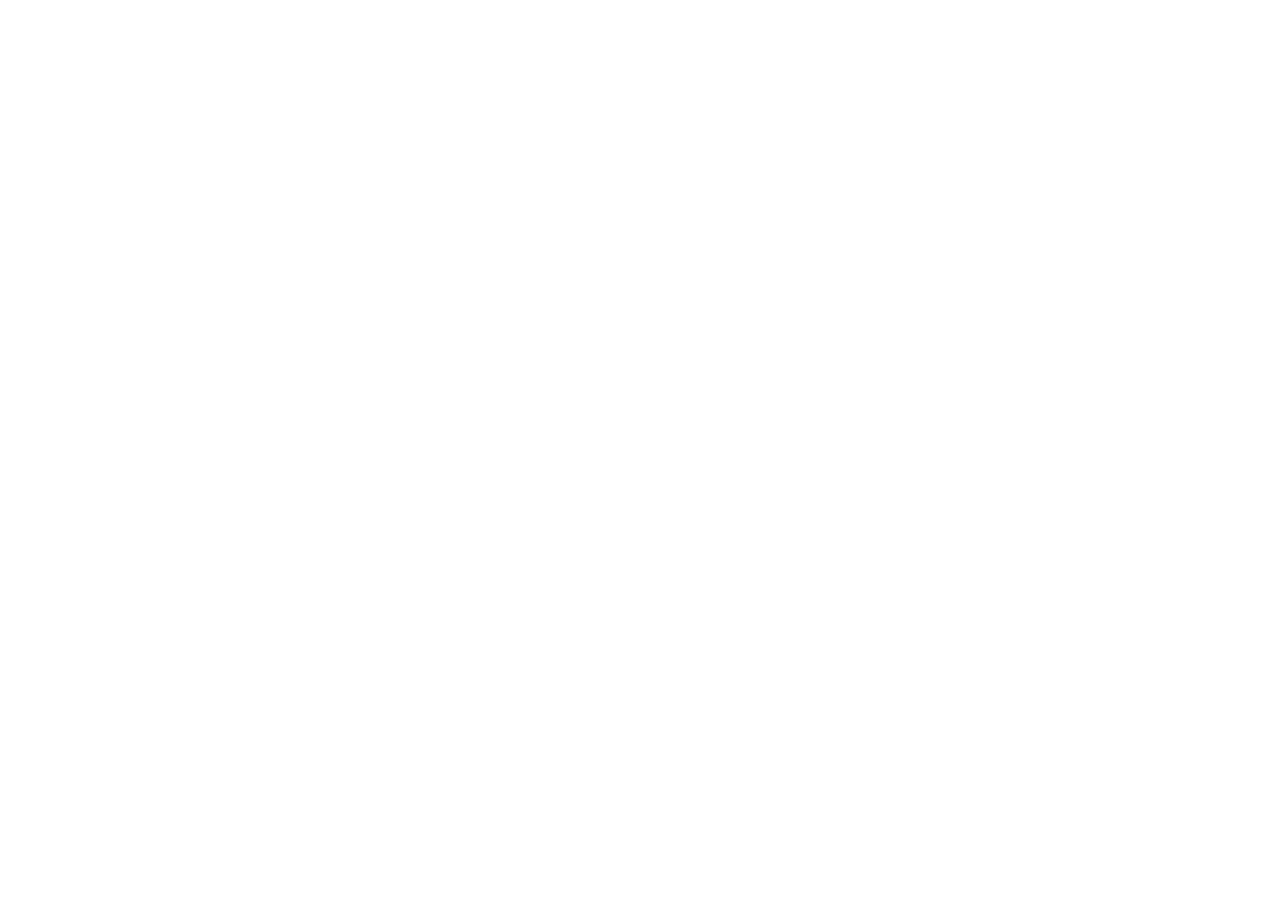
==== index.html @ 79fcd8e2 "Initial commit" ====
<!DOCTYPE html>
<html lang="en">
<head>
  <meta charset="UTF-8">
  <meta http-equiv="X-UA-Compatible" content="IE=edge">
  <meta name="viewport" content="width=device-width, initial-scale=1.0">
  <title>Template project</title>
  <link rel="stylesheet" href="./css/normalize.css">
  <link rel="stylesheet" href="./css/main.css">
  <!-- <link rel="stylesheet" href="./css/main.min.css"> -->
</head>
<body>

  <!-- ======== HEADER START ======== -->
  <header class="site-header">

  </header>
   <!-- ======== HEADER FINISH ======== -->


  <!-- ======== SITE MAIN START ======== -->
  <main class="site-main">

    <!-- ======== HERO START ======== -->
    <section class="hero">

    </section>
    <!-- ======== HERO FINISH ======== -->

  </main>
  <!-- ======== SITE MAIN FINISH ======== -->

  <!-- ======== SITE FOOTER FINISH ======== -->
  <footer class="site-footer">

  </footer>
  <!-- ======== SITE FOOTER FINISH ======== -->
</body>
</html>
---- css/main.css ----
/* VARIABLES */

:root{
  /* --main-text-color : #fff; */
  /* --main-bg-color : #fff; */
  /* --main-font-size : 16px; */
  /* --main-font-weight : 400; */
  /* --main-line-height : 1.5; */
}

/* GENERAL */

*,
*::before,
*::after{
  box-sizing: inherit;
}


html{
  height: 100%;
  box-sizing: border-box;
}

img{
  display: block;
  height: auto;
}

body{
  display: flex;
  flex-direction: column;
  height: 100%;
  margin: 0;
  padding: 0;
  /* font-family: "Roboto", "Arial", sans-serif; */
  /* font-size: 16px; */
  /* font-weight: 400; */
  /* line-height: var(--main-line-height); */
}

/* VISUALLY-HIDDEN */

.visually-hidden {
  position: absolute;
  width: 1px;
  height: 1px;
  margin: -1px;
  padding: 0;
  border: 0;
  white-space: nowrap;
  clip-path: inset(100%);
  clip: rect(0 0 0 0);
  overflow: hidden;
}

/* CONTAINER */

.container{
  /* max-width: YOUR CONTAINER MAX-WIDTH PX HERE; */
  margin-right: auto;
  margin-left: auto;
  padding-right: 20px;
  padding-left: 20px;
}

/* STICKY-FOOTER */

.site-main{
  flex-grow: 1;
}
---- css/main.min.css ----
button,hr,input{overflow:visible}progress,sub,sup{vertical-align:baseline}[type=checkbox],[type=radio],legend{box-sizing:border-box;padding:0}html{line-height:1.15;-webkit-text-size-adjust:100%}body{margin:0}details,main{display:block}h1{font-size:2em;margin:.67em 0}hr{box-sizing:content-box;height:0}code,kbd,pre,samp{font-family:monospace,monospace;font-size:1em}a{background-color:transparent}abbr[title]{border-bottom:none;text-decoration:underline;text-decoration:underline dotted}b,strong{font-weight:bolder}small{font-size:80%}sub,sup{font-size:75%;line-height:0;position:relative}sub{bottom:-.25em}sup{top:-.5em}img{border-style:none}button,input,optgroup,select,textarea{font-family:inherit;font-size:100%;line-height:1.15;margin:0}button,select{text-transform:none}[type=button],[type=reset],[type=submit],button{-webkit-appearance:button}[type=button]::-moz-focus-inner,[type=reset]::-moz-focus-inner,[type=submit]::-moz-focus-inner,button::-moz-focus-inner{border-style:none;padding:0}[type=button]:-moz-focusring,[type=reset]:-moz-focusring,[type=submit]:-moz-focusring,button:-moz-focusring{outline:ButtonText dotted 1px}fieldset{padding:.35em .75em .625em}legend{color:inherit;display:table;max-width:100%;white-space:normal}textarea{overflow:auto}[type=number]::-webkit-inner-spin-button,[type=number]::-webkit-outer-spin-button{height:auto}[type=search]{-webkit-appearance:textfield;outline-offset:-2px}[type=search]::-webkit-search-decoration{-webkit-appearance:none}::-webkit-file-upload-button{-webkit-appearance:button;font:inherit}summary{display:list-item}[hidden],template{display:none}
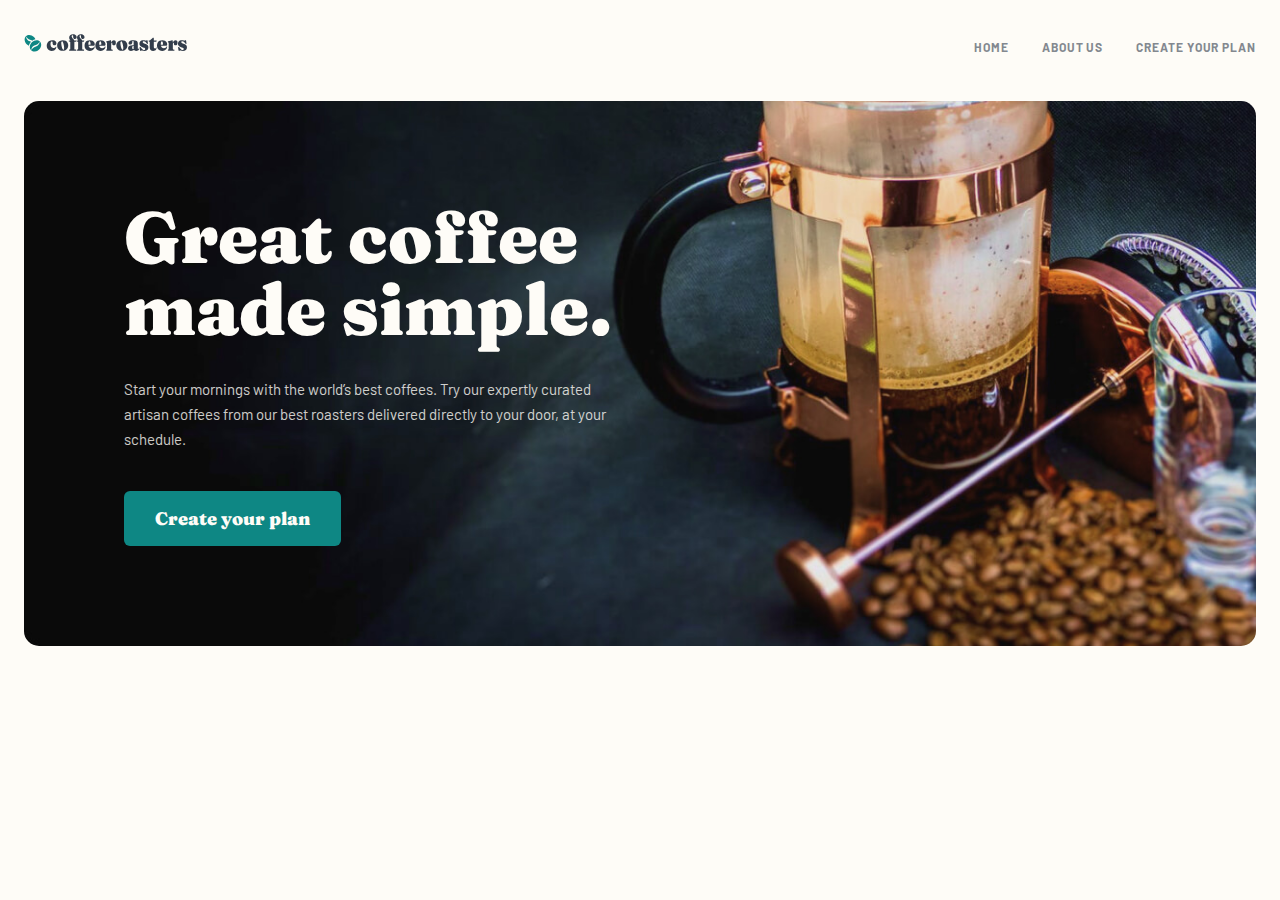
==== commit f07b4c83: "Initial commit" ====
--- a/index.html
+++ b/index.html
@@ -1,39 +1,91 @@
 <!DOCTYPE html>
 <html lang="en">
-<head>
-  <meta charset="UTF-8">
-  <meta http-equiv="X-UA-Compatible" content="IE=edge">
-  <meta name="viewport" content="width=device-width, initial-scale=1.0">
-  <title>Template project</title>
-  <link rel="stylesheet" href="./css/normalize.css">
-  <link rel="stylesheet" href="./css/main.css">
-  <!-- <link rel="stylesheet" href="./css/main.min.css"> -->
-</head>
-<body>
+    <head>
+        <meta charset="UTF-8">
+        <meta http-equiv="X-UA-Compatible" content="IE=edge">
+        <meta name="viewport" content="width=device-width, initial-scale=1.0">
+        <title>Coffeeroasters</title>
+        <link rel="stylesheet" href="./css/normalize.css">
+        <link
+        rel="stylesheet" href="./css/main.css">
+    <!-- <link rel="stylesheet" href="./css/main.min.css"> -->
+    </head>
+    <body>
 
-  <!-- ======== HEADER START ======== -->
-  <header class="site-header">
+        <!-- ======== HEADER START ======== -->
+        <header class="site-header">
+            <div class="container">
+                <div class="site-header__inner">
+                    <a class="logo" href="./index.html">
+                        <img class="logo__img" src="./images/mobile-logo.svg" alt="Coffeeroaster's logo">
+                    </a>
+                    <button class="site-header__burger">
+                      <img class="site-header__burger-img" src="./images/burger.svg" alt="">
+                    </button>
+                    <nav class="sitenav">
+                        <ul class="sitenav__list">
+                            <li class="sitenav__item">
+                                <a class="sitenav__link" href="#">HOME</a>
+                            </li>
+                            <li class="sitenav__item">
+                                <a class="sitenav__link" href="#">ABOUT US</a>
+                            </li>
+                            <li class="sitenav__item">
+                                <a class="sitenav__link" href="#">Create your plan</a>
+                            </li>
+                        </ul>
+                    </nav>
 
-  </header>
-   <!-- ======== HEADER FINISH ======== -->
+                    <div class="site-header__hidden-list">
+                        <nav class="sitenav">
+                            <ul class="sitenav__list">
+                                <li class="sitenav__item">
+                                    <a class="sitenav__link" href="#">Home</a>
+                                </li>
+                                <li class="sitenav__item">
+                                    <a class="sitenav__link" href="#">About Us</a>
+                                </li>
+                                <li class="sitenav__item">
+                                    <a class="sitenav__link" href="#">Create your plan</a>
+                                </li>
+                            </ul>
+                        </nav>
+                    </div>
+                </div>
+            </div>
+        </header>
+        <!-- ======== HEADER FINISH ======== -->
+
+        <!-- ======== SITE MAIN START ======== -->
+        <main
+            class="site-main">
+
+            <!-- ======== HERO START ======== -->
+            <section class="hero">
+              <div class="container">
+                <div class="hero__wrap">
+                  <div class="hero__text-wrap">
+                    <h1 class="hero__title">Great coffee made simple.</h1>
+                    <p class="hero__descr">Start your mornings with the world’s best coffees. Try our expertly curated artisan coffees from our best roasters delivered directly to your door, at your schedule.</p>
+                    <a class="create-plan" href="#">Create your plan</a>
+                  </div>
+                  </div>
+              </div>
+            </section>
+            <!-- ======== HERO FINISH ======== -->
+
+        </main>
+        <!-- ======== SITE MAIN FINISH ======== -->
+
+        <!-- ======== SITE FOOTER FINISH ======== -->
+        <footer class="site-footer"></footer>
+        <!-- ======== SITE FOOTER FINISH ======== -->
+
+        <!-- =========== OVERLAY =========== -->
+            <div class="overlay"></div>
+        <!-- =========== OVERLAY =========== -->
 
 
-  <!-- ======== SITE MAIN START ======== -->
-  <main class="site-main">
-
-    <!-- ======== HERO START ======== -->
-    <section class="hero">
-
-    </section>
-    <!-- ======== HERO FINISH ======== -->
-
-  </main>
-  <!-- ======== SITE MAIN FINISH ======== -->
-
-  <!-- ======== SITE FOOTER FINISH ======== -->
-  <footer class="site-footer">
-
-  </footer>
-  <!-- ======== SITE FOOTER FINISH ======== -->
-</body>
-</html>+      <script src="./js/main.js"></script>
+    </body>
+</html>
--- a/css/main.css
+++ b/css/main.css
@@ -1,42 +1,71 @@
 /* VARIABLES */
 
-:root{
-  /* --main-text-color : #fff; */
-  /* --main-bg-color : #fff; */
-  /* --main-font-size : 16px; */
-  /* --main-font-weight : 400; */
+:root {
+  --main-text-color: #333D4B;
+  --text-color-white: #FEFCF7;
+  --main-bg-color: #FEFCF7;
+  --bg-color-green: #0E8784;
+  --font-size-medium: 24px;
+  --fonts-size-big: 28px;
+  --main-font-weight: 900;
+  --font-weight-bold: 700;
   /* --main-line-height : 1.5; */
+}
+
+@font-face {
+  font-family: "Barlow";
+  font-display: swap;
+  font-weight: 400;
+  src: url("../fonts/barlow-v12-latin-regular.woff2") format("woff2"),
+    url("../fonts/barlow-v12-latin-regular.woff") format("woff");
+}
+
+@font-face {
+  font-family: "Barlow";
+  font-display: swap;
+  font-weight: 700;
+  src: url("../fonts/barlow-v12-latin-700.woff2") format("woff2"),
+    url("../fonts/barlow-v12-latin-700.woff") format("woff");
+}
+
+@font-face {
+  font-family: "Fraunces";
+  font-display: swap;
+  font-weight: 900;
+  src: url("../fonts/fraunces-v23-latin-900.woff2") format("woff2"),
+    url("../fonts/fraunces-v23-latin-900.woff") format("woff");
 }
 
 /* GENERAL */
 
 *,
 *::before,
-*::after{
+*::after {
   box-sizing: inherit;
 }
 
 
-html{
+html {
   height: 100%;
   box-sizing: border-box;
 }
 
-img{
+img {
   display: block;
   height: auto;
 }
 
-body{
+body {
   display: flex;
   flex-direction: column;
   height: 100%;
   margin: 0;
   padding: 0;
-  /* font-family: "Roboto", "Arial", sans-serif; */
-  /* font-size: 16px; */
-  /* font-weight: 400; */
-  /* line-height: var(--main-line-height); */
+  background-color: var(--main-bg-color);
+  font-family: "Barlow", "Arial", sans-serif;
+  font-size: 15px;
+  font-weight: 400;
+  line-height: 25px;
 }
 
 /* VISUALLY-HIDDEN */
@@ -56,20 +85,293 @@
 
 /* CONTAINER */
 
-.container{
-  /* max-width: YOUR CONTAINER MAX-WIDTH PX HERE; */
+.container {
+  width: 100%;
+  max-width: 1320px;
   margin-right: auto;
   margin-left: auto;
-  padding-right: 20px;
-  padding-left: 20px;
+  padding-right: 24px;
+  padding-left: 24px;
 }
 
 /* STICKY-FOOTER */
 
-.site-main{
+.site-main {
   flex-grow: 1;
 }
 
-
-
-
+ul {
+  margin: 0;
+  padding: 0;
+  list-style-type: none;
+}
+
+a {
+  text-decoration: none;
+}
+
+/* ***** HEADER START ***** */
+
+.site-header {
+  position: relative;
+  z-index: 10;
+  padding: 34px 0 41px 0px;
+}
+
+.site-header__inner {
+  position: relative;
+  display: flex;
+  justify-content: space-between;
+}
+
+.site-header__burger {
+  display: flex;
+  align-items: center;
+  justify-content: center;
+  width: 16px;
+  height: 15px;
+  background-color: transparent;
+  border: none;
+  outline: transparent;
+}
+
+.sitenav {
+  display: none;
+}
+
+.sitenav__list {
+  display: flex;
+  align-items: center;
+}
+
+.sitenav__item {
+  margin-right: 33px;
+}
+
+.sitenav__item:last-child {
+  margin-right: 0px;
+}
+
+.sitenav__link {
+  font-size: 12px;
+  font-weight: var(--font-weight-bold);
+  color: #83888F;
+  text-transform: uppercase;
+  letter-spacing: 0.923077px;
+  transition: color 0.3s ease;
+}
+
+.sitenav__link:hover {
+  color: var(--main-text-color);
+}
+
+.site-header__hidden-list {
+  position: absolute;
+  top: 81px;
+  z-index: -1;
+  width: 100%;
+  background-color: #FEFCF7;
+  transform: translateY(-180%);
+  transition: transform 0.3s ease;
+}
+
+.site-header__hidden-list--show {
+  transform: translateY(0%);
+}
+
+.site-header__hidden-list .sitenav {
+  display: block;
+  margin: 0 auto;
+
+}
+
+.site-header__hidden-list .sitenav__list {
+  flex-direction: column;
+  text-align: center;
+}
+
+.site-header__hidden-list .sitenav__item {
+  margin-right: 0;
+  margin-bottom: 32px;
+}
+
+.site-header__hidden-list .sitenav__item:last-child {
+  margin-bottom: 0px;
+}
+
+.site-header__hidden-list .sitenav__link {
+  font-family: "Fraunces", "Arial", sans-serif;
+  font-weight: var(--main-font-weight);
+  font-size: 20px;
+  line-height: 32px;
+  color: var(--main-text-color);
+  text-transform: none;
+}
+
+.overlay {
+  position: fixed;
+  top: 0;
+  left: 0;
+  z-index: 1;
+  display: none;
+  width: 100%;
+  height: 100%;
+  background: linear-gradient(180deg, rgba(254, 252, 247, 0.504981) 0%, #FEFCF7 55.94%);
+  transform: matrix(1, 0, 0, -1, 0, 0);
+  transition: transform 0.2s ease;
+}
+
+.overlay--show {
+  display: block;
+}
+
+/* ***** HERO START ***** */
+
+.hero__wrap {
+  width: 100%;
+  max-width: 700px;
+  padding: 100px 24px;
+  background-image: url("../images/mobile-hero.jpg");
+  background-repeat: no-repeat;
+  background-size: 100% 100%;
+  background-position: center;
+  text-align: center;
+  border-radius: 10px;
+}
+
+@media only screen and (-webkit-min-device-pixel-ratio: 2),
+only screen and (min--moz-device-pixel-ratio: 2),
+only screen and (-o-min-device-pixel-ratio: 2/1),
+only screen and (min-device-pixel-ratio: 2),
+only screen and (min-resolution: 192dpi),
+only screen and (min-resolution: 2dppx) {
+  .hero__wrap {
+    background-image: url("../images/mobile-hero@2x.jpg");
+  }
+}
+
+.hero__title {
+  margin-top: 0;
+  font-size: 30px;
+  font-family: "Fraunces", "Arial", sans-serif;
+  font-weight: var(--main-font-weight);
+  line-height: 40px;
+  color: var(--text-color-white);
+}
+
+.hero__descr {
+  margin-top: 0;
+  margin-bottom: 39px;
+  font-size: 12px;
+  color: var(--text-color-white);
+  opacity: 0.8;
+}
+
+.create-plan {
+  display: inline-block;
+  padding: 15px 31px;
+  background-color: #0E8784;
+  font-size: 16px;
+  font-family: "Fraunces", "Arial", sans-serif;
+  color: var(--text-color-white);
+  font-weight: var(--main-font-weight);
+  border-radius: 6px;
+  transition: background-color 0.3s ease;
+}
+
+.create-plan:hover{
+  background-color: #66D2CF;
+}
+
+@media only screen and (min-width: 375px) {
+  .hero__title {
+    font-size: 40px;
+  }
+
+  .hero__descr {
+    font-size: 15px;
+  }
+
+  .create-plan {
+    font-size: 18px;
+  }
+}
+
+@media only screen and (min-width: 625px) {
+
+  .hero__wrap {
+    padding: 100px 60px;
+    border-radius: 15px;
+  }
+
+  .hero__title {
+    font-size: 40px;
+  }
+
+  .hero__descr {
+    font-size: 15px;
+  }
+
+  .create-plan {
+    font-size: 18px;
+  }
+}
+
+@media only screen and (min-width: 650px) {
+  .hero__wrap {
+    margin: 0 auto;
+    padding: 100px 100px;
+  }
+}
+
+@media only screen and (min-width: 768px) {
+  .sitenav {
+    display: block;
+  }
+
+  .site-header__burger {
+    display: none;
+  }
+
+  .hero__wrap {
+    max-width: 1200px;
+    background-image: url("../images/tablet-hero.jpg");
+    text-align: start;
+  }
+
+  .hero__text-wrap {
+    width: 398px;
+  }
+
+  .hero__title {
+    font-size: 48px;
+    line-height: 48px;
+  }
+}
+
+@media only screen and (min-width: 1200px) {
+  .sitenav {
+    display: block;
+  }
+
+  .site-header__burger {
+    display: none;
+  }
+
+  .hero__wrap {
+    max-width: 1280px;
+    margin: 0;
+    background-image: url("../images/desktop-hero.jpg");
+    text-align: start;
+  }
+
+  .hero__text-wrap {
+    width: 493px;
+  }
+
+  .hero__title {
+    margin-bottom: 32px;
+    font-size: 72px;
+    line-height: 72px;
+  }
+}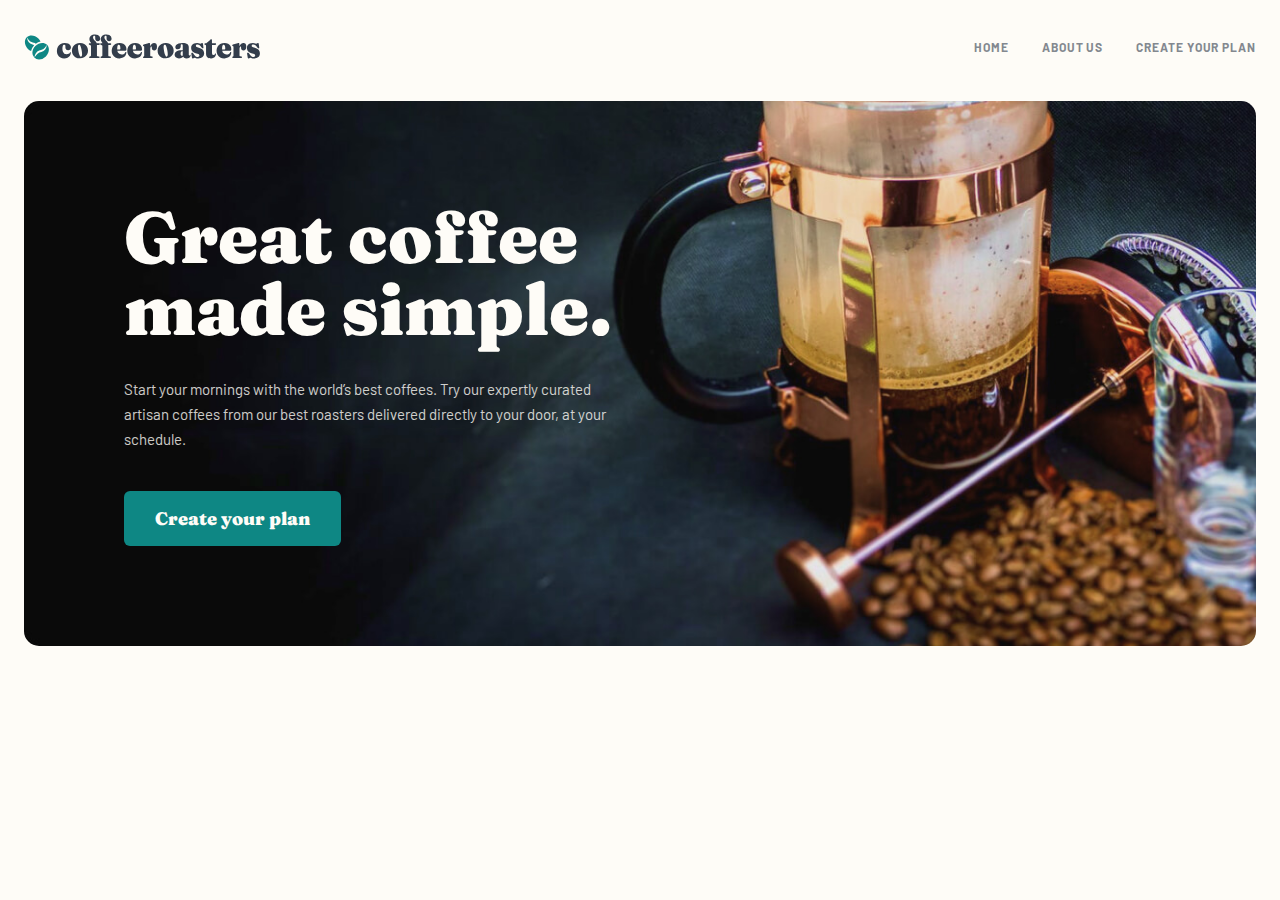
==== commit 34a5c5e2: "Hero bug fixed" ====
--- a/index.html
+++ b/index.html
@@ -17,7 +17,10 @@
             <div class="container">
                 <div class="site-header__inner">
                     <a class="logo" href="./index.html">
-                        <img class="logo__img" src="./images/mobile-logo.svg" alt="Coffeeroaster's logo">
+                        <img class="logo__img" src="./images/mobile-logo.svg" width="163" height="18" alt="Coffeeroaster's logo">
+                    </a>
+                    <a class="large-logo" href="./index.html">
+                        <img class="logo__img" src="./images/large-logo.svg" width="236" height="26" alt="Coffeeroaster's logo">
                     </a>
                     <button class="site-header__burger">
                       <img class="site-header__burger-img" src="./images/burger.svg" alt="">
--- a/css/main.css
+++ b/css/main.css
@@ -124,6 +124,17 @@
   justify-content: space-between;
 }
 
+.logo{
+  width: 163px;
+  height: 18px;
+}
+
+.large-logo{
+  width: 236px;
+  height: 26px;
+  display: none;
+}
+
 .site-header__burger {
   display: flex;
   align-items: center;
@@ -170,7 +181,7 @@
   top: 81px;
   z-index: -1;
   width: 100%;
-  background-color: #FEFCF7;
+  /* background-color: #FEFCF7; */
   transform: translateY(-180%);
   transition: transform 0.3s ease;
 }
@@ -297,6 +308,24 @@
   }
 }
 
+@media only screen and (min-width: 480px){
+  .hero__wrap{
+    background-image: url("../images/tablet-hero.jpg");
+  }
+
+  
+@media only screen and (-webkit-min-device-pixel-ratio: 2),
+only screen and (min--moz-device-pixel-ratio: 2),
+only screen and (-o-min-device-pixel-ratio: 2/1),
+only screen and (min-device-pixel-ratio: 2),
+only screen and (min-resolution: 192dpi),
+only screen and (min-resolution: 2dppx) {
+  .hero__wrap {
+    background-image: url("../images/tablet-hero@2x.jpg");
+  }
+}
+}
+
 @media only screen and (min-width: 625px) {
 
   .hero__wrap {
@@ -325,6 +354,15 @@
 }
 
 @media only screen and (min-width: 768px) {
+
+  .logo{
+    display: none;
+  }
+
+  .large-logo{
+    display: block;
+  }
+
   .sitenav {
     display: block;
   }
@@ -347,16 +385,41 @@
     font-size: 48px;
     line-height: 48px;
   }
+
+  @media
+  only screen and (-webkit-min-device-pixel-ratio: 2),
+  only screen and (   min--moz-device-pixel-ratio: 2),
+  only screen and (     -o-min-device-pixel-ratio: 2/1),
+  only screen and (        min-device-pixel-ratio: 2),
+  only screen and (                min-resolution: 192dpi),
+  only screen and (                min-resolution: 2dppx) { 
+    .hero__wrap {
+      background-image: url("../images/tablet-hero@2x.jpg");
+    }
+  }
+
+}
+
+@media only screen and (min-width: 1000px){
+  .hero__wrap {
+    background-image: url("../images/desktop-hero.jpg");
+  }
+
+  @media
+  only screen and (-webkit-min-device-pixel-ratio: 2),
+  only screen and (   min--moz-device-pixel-ratio: 2),
+  only screen and (     -o-min-device-pixel-ratio: 2/1),
+  only screen and (        min-device-pixel-ratio: 2),
+  only screen and (                min-resolution: 192dpi),
+  only screen and (                min-resolution: 2dppx) { 
+    .hero__wrap {
+      background-image: url("../images/desktop-hero@2x.jpg");
+    }
+  }
+
 }
 
 @media only screen and (min-width: 1200px) {
-  .sitenav {
-    display: block;
-  }
-
-  .site-header__burger {
-    display: none;
-  }
 
   .hero__wrap {
     max-width: 1280px;
@@ -374,4 +437,17 @@
     font-size: 72px;
     line-height: 72px;
   }
+
+  @media
+  only screen and (-webkit-min-device-pixel-ratio: 2),
+  only screen and (   min--moz-device-pixel-ratio: 2),
+  only screen and (     -o-min-device-pixel-ratio: 2/1),
+  only screen and (        min-device-pixel-ratio: 2),
+  only screen and (                min-resolution: 192dpi),
+  only screen and (                min-resolution: 2dppx) { 
+    .hero__wrap {
+      background-image: url("../images/desktop-hero@2x.jpg");
+    }
+  }
+
 }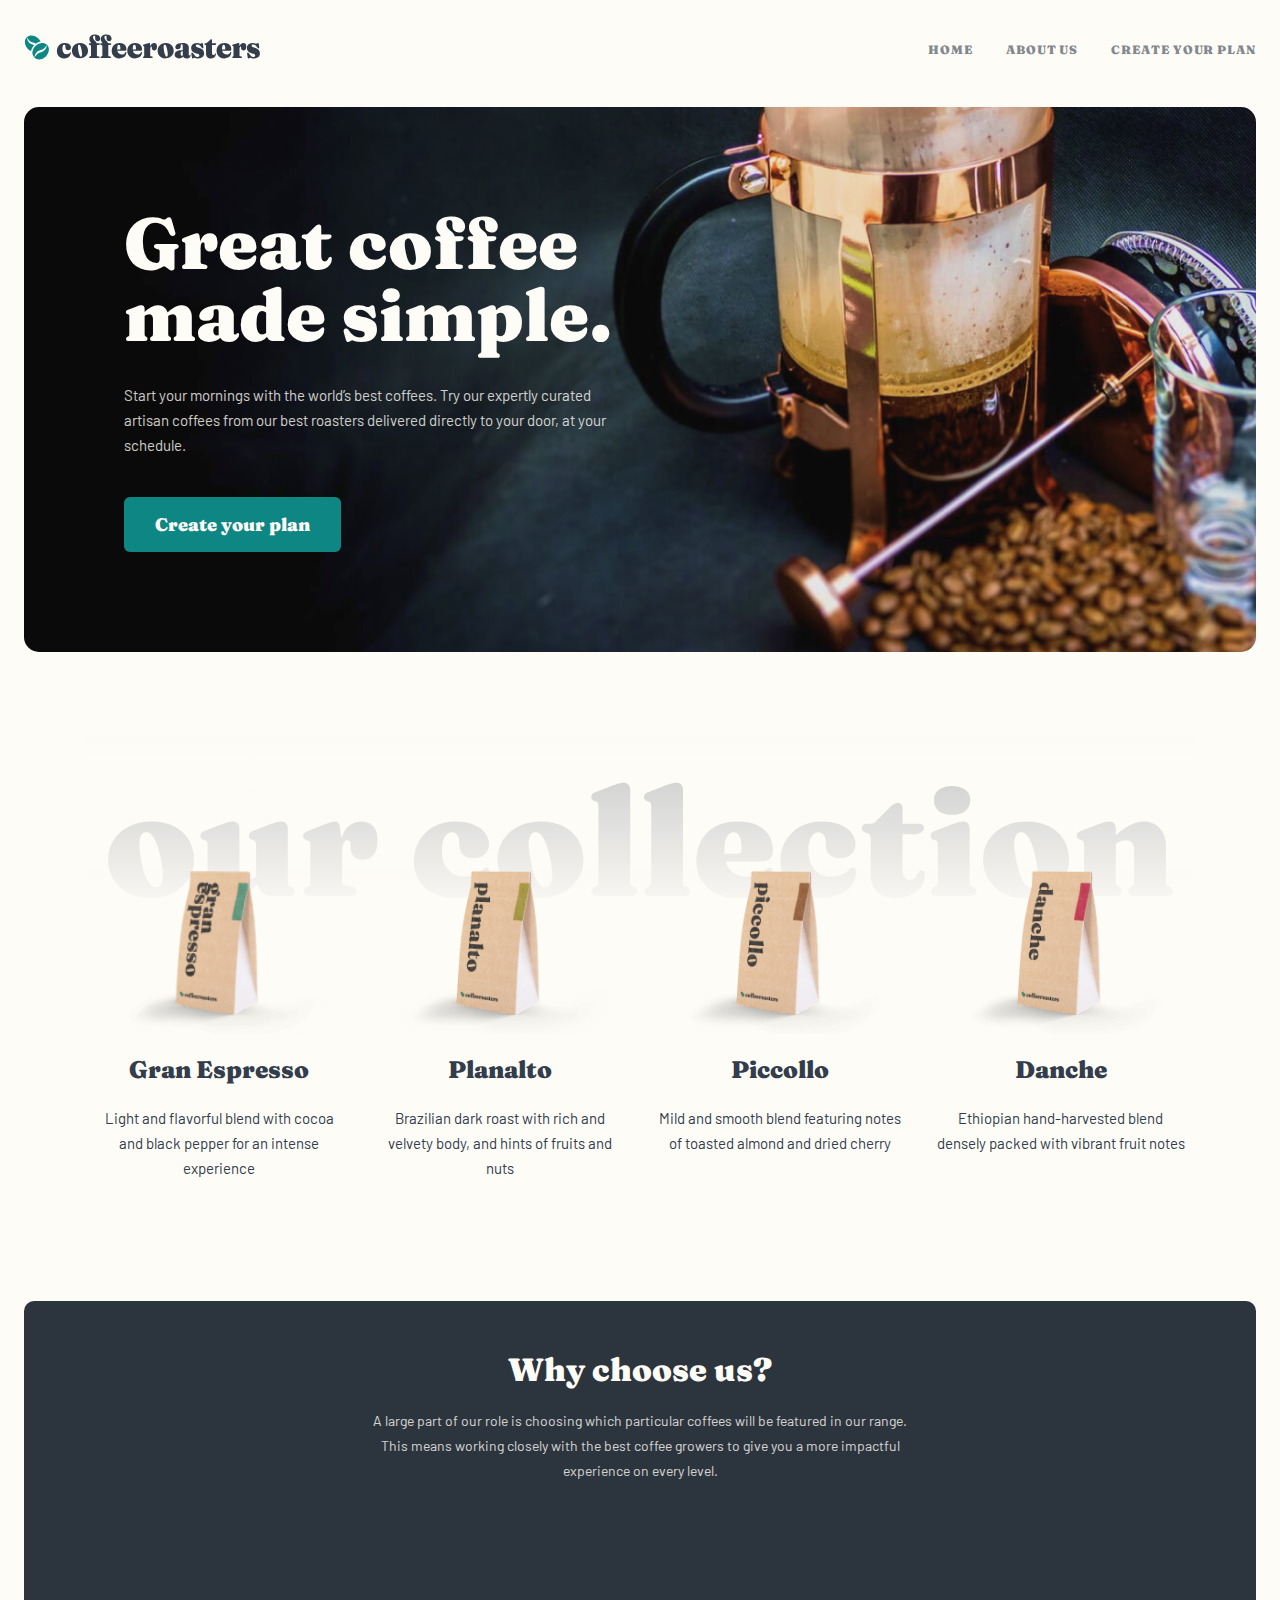
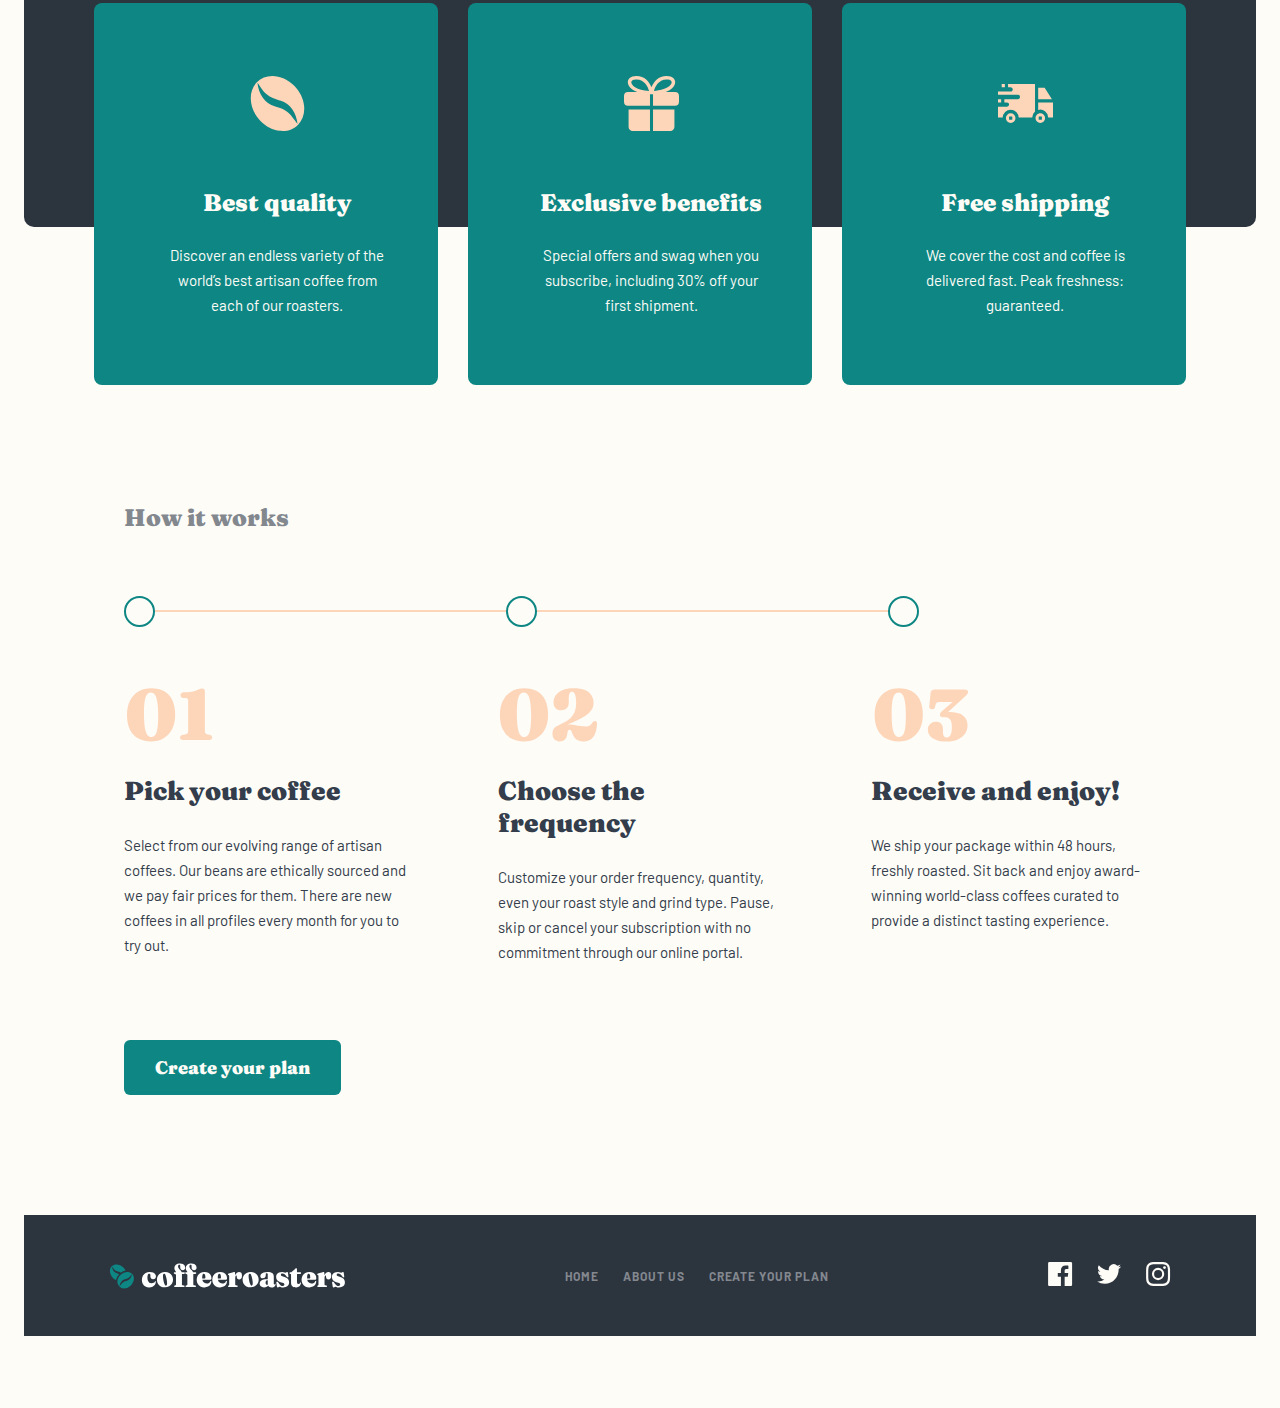
==== commit 09904ae7: "Main page is over" ====
--- a/index.html
+++ b/index.html
@@ -19,41 +19,22 @@
                     <a class="logo" href="./index.html">
                         <img class="logo__img" src="./images/mobile-logo.svg" width="163" height="18" alt="Coffeeroaster's logo">
                     </a>
-                    <a class="large-logo" href="./index.html">
-                        <img class="logo__img" src="./images/large-logo.svg" width="236" height="26" alt="Coffeeroaster's logo">
-                    </a>
                     <button class="site-header__burger">
                       <img class="site-header__burger-img" src="./images/burger.svg" alt="">
                     </button>
                     <nav class="sitenav">
                         <ul class="sitenav__list">
                             <li class="sitenav__item">
-                                <a class="sitenav__link" href="#">HOME</a>
+                                <a class="sitenav__link" href="#">Home</a>
                             </li>
                             <li class="sitenav__item">
-                                <a class="sitenav__link" href="#">ABOUT US</a>
+                                <a class="sitenav__link" href="#">About Us</a>
                             </li>
                             <li class="sitenav__item">
                                 <a class="sitenav__link" href="#">Create your plan</a>
                             </li>
                         </ul>
                     </nav>
-
-                    <div class="site-header__hidden-list">
-                        <nav class="sitenav">
-                            <ul class="sitenav__list">
-                                <li class="sitenav__item">
-                                    <a class="sitenav__link" href="#">Home</a>
-                                </li>
-                                <li class="sitenav__item">
-                                    <a class="sitenav__link" href="#">About Us</a>
-                                </li>
-                                <li class="sitenav__item">
-                                    <a class="sitenav__link" href="#">Create your plan</a>
-                                </li>
-                            </ul>
-                        </nav>
-                    </div>
                 </div>
             </div>
         </header>
@@ -77,12 +58,178 @@
             </section>
             <!-- ======== HERO FINISH ======== -->
 
+            <!-- ======= OUR COLLECTION START ======= -->
+            <section class="collection">
+               <div class="container">
+                   <ul class="collection__list">
+                      <li class="collection__item">
+                          <img class="collection__img" src="./images/mobile-gran.png" 
+                                 width="200"
+                                 height="151"
+                                 srcset="./images/mobile-gran.png 1x , ./images/mobile-gran@2x.png 2x" 
+                                 alt="Light and flavorful blend with cocoa and black pepper for an intense experience" >
+                          <div class="collection__text-wrap">
+                             <h2 class="collection__title">Gran Espresso</h2>
+                             <p class="collection__descr">Light and flavorful blend with cocoa and black pepper for an intense experience</p>
+                          </div>
+                      </li>
+                      <li class="collection__item">
+                          <img class="collection__img" src="./images/planalto.png" 
+                                 width="200"
+                                 height="151"
+                                 srcset="./images/planalto.png 1x , ./images/planalto@2x.png 2x" 
+                                 alt="Light and flavorful blend with cocoa and black pepper for an intense experience" >
+                          <div class="collection__text-wrap">
+                             <h2 class="collection__title">Planalto</h2>
+                             <p class="collection__descr">Brazilian dark roast with rich and velvety body, and hints of fruits and nuts</p>
+                          </div>
+                      </li>
+                      <li class="collection__item">
+                          <img class="collection__img" src="./images/piccollo.png" 
+                                 width="200"
+                                 height="151"
+                                 srcset="./images/piccollo.png 1x , ./images/piccollo@2x.png 2x" 
+                                 alt="Light and flavorful blend with cocoa and black pepper for an intense experience" >
+                          <div class="collection__text-wrap">
+                             <h2 class="collection__title">Piccollo</h2>
+                             <p class="collection__descr">Mild and smooth blend featuring notes of toasted almond and dried cherry</p>
+                          </div>
+                      </li>
+                      <li class="collection__item">
+                          <img class="collection__img" src="./images/danche.png" 
+                                 width="200"
+                                 height="151"
+                                 srcset="./images/danche.png 1x , ./images/danche@2x.png 2x" 
+                                 alt="Light and flavorful blend with cocoa and black pepper for an intense experience" >
+                          <div class="collection__text-wrap">
+                             <h2 class="collection__title">Danche</h2>
+                             <p class="collection__descr">Ethiopian hand-harvested blend densely packed with vibrant fruit notes</p>
+                          </div>
+                      </li>
+                   </ul>
+               </div>
+            </section>
+            <!-- ======= OUR COLLECTION START ======= -->
+
+            <!-- ============ FEATURES START ========== -->
+            <section class="features">
+               <div class="container">
+                   <div class="features__header">
+                     <div class="features__title-wrap">
+                        <h2 class="features__title">Why choose us?</h2>
+                        <p class="features__descr">A large part of our role is choosing which particular coffees will be featured  in our range. This means working closely with the best coffee growers to give you a more impactful experience on every level.</p>
+                     </div>
+                   </div>
+                   <ul class="features__list">
+                    <li class="features__item features__item--quality">
+                        <div class="features__item-info-wrap">
+                            <h3 class="features__item-name">Best quality</h3>
+                            <p class="features__item-descr">Discover an endless variety of the world’s best artisan coffee from each of our roasters.</p>
+                        </div>
+                    </li>
+                    <li class="features__item features__item--benefits">
+                        <div class="features__item-info-wrap">
+                            <h3 class="features__item-name">Exclusive benefits</h3>
+                            <p class="features__item-descr">Special offers and swag when you subscribe, including 30% off your first shipment.</p>
+                        </div>
+                    </li>
+                    <li class="features__item features__item--shipping">
+                        <div class="features__item-info-wrap">
+                            <h3 class="features__item-name">Free shipping</h3>
+                            <p class="features__item-descr">We cover the cost and coffee is delivered fast. Peak freshness: guaranteed.</p>
+                        </div>
+                    </li>
+                   </ul>
+               </div>
+            </section>
+            <!-- ============ FEATURES FINISH ========== -->
+
+            <!-- ============ WORKFLOW START ========== -->
+            <section class="workflow">
+               <div class="container">
+                   <div class="workflow__title-wrap">
+                     <h2 class="workflow__title">How it works</h2>
+                   </div>
+                   <div class="workflow__list-wrap">
+                    <div class="workflow__circle-wrap">
+                        <span class="workflow__circle"></span>
+                        <span class="workflow__circle"></span>
+                        <span class="workflow__circle"></span>
+                    </div>
+                    <ol class="workflow__list">
+                     <li class="workflow__item">
+                         <div class="workflow__item-text-wrap">
+                             <h3 class="workflow__item-name">Pick your coffee</h3>
+                             <p class="workflow__item-descr">Select from our evolving range of artisan coffees. Our beans are ethically sourced and we pay fair prices for them. There are new coffees in all profiles every month for you to try out.</p>
+                         </div>
+                     </li>
+                     <li class="workflow__item">
+                         <div class="workflow__item-text-wrap">
+                             <h3 class="workflow__item-name">Choose the frequency</h3>
+                             <p class="workflow__item-descr">Customize your order frequency, quantity, even your roast style and grind type. Pause, skip or cancel your subscription with no commitment through our online portal.</p>
+                         </div>
+                     </li>
+                     <li class="workflow__item">
+                         <div class="workflow__item-text-wrap">
+                             <h3 class="workflow__item-name">Receive and enjoy!</h3>
+                             <p class="workflow__item-descr">We ship your package within 48 hours, freshly roasted. Sit back and enjoy award-winning world-class coffees curated to provide a distinct tasting experience.</p>
+                         </div>
+                     </li>
+                    </ol>
+                   </div>
+                   <div class="workflow__link-wrap">
+                     <a class="create-plan create-plan--work">Create your plan</a>
+                   </div>
+               </div>
+            </section>
+            <!-- ============ WORKFLOW START ========== -->
+
         </main>
         <!-- ======== SITE MAIN FINISH ======== -->
 
         <!-- ======== SITE FOOTER FINISH ======== -->
-        <footer class="site-footer"></footer>
+        <footer class="site-footer">
+            <div class="container">
+                <div class="site-footer__inner">
+                    <a class="white-logo" href="./index.html">
+                        <img class="white-logo__img" src="./images/logo-white.svg" alt="Coffeeroaster's logo white">
+                    </a>
+                    <nav>
+                        <ul class="site-footer__list">
+                            <li class="site-footer__item">
+                                <a class="site-footer__link" href="#" >HOME</a>
+                            </li>
+                            <li class="site-footer__item">
+                                <a class="site-footer__link" href="#" >ABOUT US</a>
+                            </li>
+                            <li class="site-footer__item">
+                                <a class="site-footer__link" href="#" >Create your plan</a>
+                            </li>
+                        </ul>
+                    </nav>
+                    <ul class="site-footer__link brend-link">
+                        <li class="brend-link__item">
+                            <a class="brend-link__link" href="#">
+                                <svg width="25" height="24" fill="none" xmlns="http://www.w3.org/2000/svg"><path d="M22.78 0H1.43C.69 0 .1.6.1 1.32v21.36C.1 23.4.7 24 1.43 24h11.49v-9.3H9.79v-3.62h3.13V8.41c0-3.1 1.9-4.79 4.66-4.79 1.32 0 2.46.1 2.8.15V7h-1.92c-1.5 0-1.8.71-1.8 1.76v2.32h3.59l-.47 3.62h-3.12V24h6.12c.73 0 1.32-.6 1.32-1.32V1.32C24.1.6 23.5 0 22.78 0Z" fill="currentColor"/></svg>
+                            </a>
+                        </li>
+                        <li class="brend-link__item">
+                            <a class="brend-link__link" href="#">
+                                <svg width="25" height="20" fill="none" xmlns="http://www.w3.org/2000/svg"><path d="M24.1 2.56c-.88.39-1.83.65-2.83.77A4.93 4.93 0 0 0 23.44.61c-.95.56-2 .97-3.13 1.2a4.92 4.92 0 0 0-8.4 4.48C7.84 6.1 4.2 4.13 1.78 1.15A4.93 4.93 0 0 0 3.3 7.72a4.9 4.9 0 0 1-2.22-.61A4.93 4.93 0 0 0 5 12c-.69.19-1.45.23-2.22.08a4.93 4.93 0 0 0 4.6 3.42A9.9 9.9 0 0 1 .1 17.54a13.94 13.94 0 0 0 7.55 2.21c9.14 0 14.3-7.72 14-14.64.96-.7 1.79-1.57 2.45-2.55Z" fill="currentColor"/></svg>
+                            </a>
+                        </li>
+                        <li class="brend-link__item">
+                            <a class="brend-link__link" href="#">
+                                <svg width="25" height="24" fill="none" xmlns="http://www.w3.org/2000/svg"><path fill-rule="evenodd" clip-rule="evenodd" d="M12.1 0C8.84 0 8.43.01 7.15.07 2.8.27.37 2.7.17 7.05A84.29 84.29 0 0 0 .1 12c0 3.26.01 3.67.07 4.95.2 4.36 2.62 6.78 6.98 6.98 1.28.06 1.7.07 4.95.07 3.26 0 3.67-.01 4.95-.07 4.35-.2 6.78-2.62 6.98-6.98.06-1.28.07-1.7.07-4.95 0-3.26-.01-3.67-.07-4.95C23.83 2.7 21.4.27 17.05.07A84.33 84.33 0 0 0 12.1 0Zm0 2.16c3.2 0 3.58.01 4.85.07 3.25.15 4.77 1.7 4.92 4.92.06 1.27.07 1.65.07 4.85 0 3.2-.01 3.59-.07 4.85-.15 3.22-1.66 4.77-4.92 4.92-1.27.06-1.64.07-4.85.07a83 83 0 0 1-4.85-.07c-3.26-.15-4.77-1.7-4.92-4.92A82.98 82.98 0 0 1 2.26 12a84 84 0 0 1 .07-4.85C2.48 3.92 4 2.38 7.25 2.23a84.4 84.4 0 0 1 4.85-.07ZM5.94 12a6.16 6.16 0 1 1 12.32 0 6.16 6.16 0 0 1-12.32 0Zm6.16 4a4 4 0 1 1 0-8 4 4 0 0 1 0 8Zm4.97-10.4a1.44 1.44 0 1 1 2.88 0 1.44 1.44 0 0 1-2.88 0Z" fill="currentColor"/></svg>
+                            </a>
+                        </li>
+                    </ul>
+                </div>
+            </div>
+        </footer>
         <!-- ======== SITE FOOTER FINISH ======== -->
+
+
 
         <!-- =========== OVERLAY =========== -->
             <div class="overlay"></div>
--- a/css/main.css
+++ b/css/main.css
@@ -1,6 +1,9 @@
 /* VARIABLES */
 
 :root {
+  --font-family-body: "Barlow", "Arial", sans-serif;
+  --font-family-fancy: "Fraunces", "Times New Roman", serif;
+
   --main-text-color: #333D4B;
   --text-color-white: #FEFCF7;
   --main-bg-color: #FEFCF7;
@@ -9,7 +12,6 @@
   --fonts-size-big: 28px;
   --main-font-weight: 900;
   --font-weight-bold: 700;
-  /* --main-line-height : 1.5; */
 }
 
 @font-face {
@@ -116,23 +118,17 @@
   position: relative;
   z-index: 10;
   padding: 34px 0 41px 0px;
+  background-color: #FEFCF7;
 }
 
 .site-header__inner {
-  position: relative;
   display: flex;
   justify-content: space-between;
 }
 
-.logo{
+.logo {
   width: 163px;
   height: 18px;
-}
-
-.large-logo{
-  width: 236px;
-  height: 26px;
-  display: none;
 }
 
 .site-header__burger {
@@ -147,71 +143,33 @@
 }
 
 .sitenav {
+  position: absolute;
+  top: 90px;
+  left: 0;
+  width: 100%;
   display: none;
 }
 
+.sitenav--active {
+  display: block;
+}
+
 .sitenav__list {
-  display: flex;
-  align-items: center;
-}
-
-.sitenav__item {
-  margin-right: 33px;
-}
-
-.sitenav__item:last-child {
-  margin-right: 0px;
-}
-
-.sitenav__link {
-  font-size: 12px;
-  font-weight: var(--font-weight-bold);
-  color: #83888F;
-  text-transform: uppercase;
-  letter-spacing: 0.923077px;
-  transition: color 0.3s ease;
-}
-
-.sitenav__link:hover {
-  color: var(--main-text-color);
-}
-
-.site-header__hidden-list {
-  position: absolute;
-  top: 81px;
-  z-index: -1;
-  width: 100%;
-  /* background-color: #FEFCF7; */
-  transform: translateY(-180%);
-  transition: transform 0.3s ease;
-}
-
-.site-header__hidden-list--show {
-  transform: translateY(0%);
-}
-
-.site-header__hidden-list .sitenav {
-  display: block;
-  margin: 0 auto;
-
-}
-
-.site-header__hidden-list .sitenav__list {
   flex-direction: column;
   text-align: center;
 }
 
-.site-header__hidden-list .sitenav__item {
+.sitenav__item {
   margin-right: 0;
   margin-bottom: 32px;
 }
 
-.site-header__hidden-list .sitenav__item:last-child {
+.sitenav__item:last-child {
   margin-bottom: 0px;
 }
 
-.site-header__hidden-list .sitenav__link {
-  font-family: "Fraunces", "Arial", sans-serif;
+.sitenav__link {
+  font-family: var(--font-family-fancy);
   font-weight: var(--main-font-weight);
   font-size: 20px;
   line-height: 32px;
@@ -227,8 +185,7 @@
   display: none;
   width: 100%;
   height: 100%;
-  background: linear-gradient(180deg, rgba(254, 252, 247, 0.504981) 0%, #FEFCF7 55.94%);
-  transform: matrix(1, 0, 0, -1, 0, 0);
+  background: linear-gradient(360deg, rgba(254, 252, 247, 0.504981) 0%, #FEFCF7 55.94%);
   transition: transform 0.2s ease;
 }
 
@@ -244,7 +201,7 @@
   padding: 100px 24px;
   background-image: url("../images/mobile-hero.jpg");
   background-repeat: no-repeat;
-  background-size: 100% 100%;
+  background-size: cover;
   background-position: center;
   text-align: center;
   border-radius: 10px;
@@ -264,7 +221,7 @@
 .hero__title {
   margin-top: 0;
   font-size: 30px;
-  font-family: "Fraunces", "Arial", sans-serif;
+  font-family: var(--font-family-fancy);
   font-weight: var(--main-font-weight);
   line-height: 40px;
   color: var(--text-color-white);
@@ -283,18 +240,328 @@
   padding: 15px 31px;
   background-color: #0E8784;
   font-size: 16px;
-  font-family: "Fraunces", "Arial", sans-serif;
+  font-family: var(--font-family-fancy);
   color: var(--text-color-white);
   font-weight: var(--main-font-weight);
   border-radius: 6px;
   transition: background-color 0.3s ease;
 }
 
-.create-plan:hover{
+.create-plan:hover {
   background-color: #66D2CF;
 }
 
+
+/* ***** COLLECTION START ***** */
+
+.collection {
+  padding-top: 205px;
+  padding-bottom: 120px;
+  background-image: url("../images/mobile-collection-bg.svg");
+  background-repeat: no-repeat;
+  background-size: 270px 72px;
+  background-position: calc(50%) calc(7%);
+}
+
+.collection__list {
+  width: 100%;
+  max-width: 800px;
+  margin: 0 auto;
+}
+
+.collection__item {
+  display: flex;
+  flex-direction: column;
+  align-items: center;
+  text-align: center;
+  margin-bottom: 45px;
+}
+
+.collection__img {
+  width: 200px;
+  height: 151px;
+}
+
+.collection__title {
+  font-family: var(--font-family-fancy);
+  font-size: var(--font-size-medium);
+  line-height: 32px;
+  color: var(--main-text-color);
+}
+
+.collection__descr {
+  margin: 0;
+  color: var(--main-text-color);
+}
+
+/* FEATURES START */
+
+.features {
+  margin-bottom: 120px;
+}
+
+.features__header {
+  position: relative;
+  z-index: 1;
+  width: 100%;
+  padding: 64px 24px 28px 24px;
+  text-align: center;
+  background-color: #2C343E;
+  border-radius: 10px 10px 0 0;
+}
+
+.features__header::after {
+  position: absolute;
+  z-index: -1;
+  /* top: 100%; */
+  right: 0;
+  left: 0;
+  height: 630px;
+  border-bottom-left-radius: 10px;
+  border-bottom-right-radius: 10px;
+  content: "";
+  background-color: #2C343E;
+}
+
+.features__title-wrap {
+  width: 100%;
+  max-width: 540px;
+  margin: 0 auto;
+}
+
+.features__title {
+  margin-top: 0;
+  font-size: 26px;
+  font-family: var(--font-family-fancy);
+  font-weight: var(--main-font-weight);
+  color: var(--text-color-white);
+}
+
+.features__descr {
+  font-size: 14px;
+  color: var(--text-color-white);
+  opacity: 0.8;
+}
+
+.features__list {
+  position: relative;
+  z-index: 1;
+  margin-top: 32px;
+  padding: 0px 24px;
+}
+
+.features__item {
+  display: flex;
+  flex-direction: column;
+  align-items: center;
+  padding: 72px 24px 50px 24px;
+  text-align: center;
+  border-radius: 8px;
+  background-color: var(--bg-color-green);
+}
+
+.features__item:not(:last-child) {
+  margin-bottom: 24px;
+}
+
+.features__item::before {
+  display: block;
+  flex-shrink: 0;
+  width: 72px;
+  height: 72px;
+  margin-bottom: 56px;
+  background-repeat: no-repeat;
+  background-size: 72px 72px;
+  background-position: center;
+  content: "";
+}
+
+.features__item--quality::before {
+  background-image: url("../images/best-quality.svg");
+}
+
+.features__item--benefits::before {
+  background-image: url("../images/benefits.svg");
+}
+
+.features__item--shipping::before {
+  background-image: url("../images/shipping.svg");
+  background-size: 72px 50px;
+}
+
+.features__item-info-wrap {
+  width: 100%;
+  max-width: 400px;
+}
+
+.features__item-name {
+  margin-top: 0;
+  font-size: 24px;
+  font-family: var(--font-family-fancy);
+  color: var(--text-color-white);
+  line-height: 32px;
+}
+
+.features__item-descr {
+  margin: 0;
+  color: var(--text-color-white);
+}
+
+/* WORKFLOW START */
+
+.workflow {
+  margin-bottom: 120px;
+}
+
+.workflow__title-wrap {
+  margin-bottom: 80px;
+  text-align: center;
+}
+
+.workflow__title {
+  font-size: 24px;
+  color: #83888F;
+  font-family: var(--font-family-fancy);
+
+}
+
+.workflow__list {
+  display: flex;
+  flex-direction: column;
+  align-items: center;
+  padding-left: 0;
+  list-style-type: none;
+}
+
+.workflow__item {
+  display: flex;
+  flex-direction: column;
+  justify-content: start;
+  align-items: center;
+  width: 100%;
+  max-width: 285px;
+  margin-bottom: 56px;
+  text-align: center;
+}
+
+.workflow__item:last-child {
+  margin-bottom: 80px;
+}
+
+.workflow__item::before {
+  display: inline-block;
+  text-align: center;
+  width: 90px;
+  height: 72px;
+  margin-bottom: 24px;
+  background-image: url("../images/workflow-number1.svg");
+  background-repeat: no-repeat;
+  background-position: center;
+  font-size: 72px;
+  color: #FDD6BA;
+  font-family: var(--font-family-fancy);
+  content: "";
+}
+
+.workflow__item:nth-child(2)::before {
+  width: 101px;
+  background-image: url("../images/workflow-number2.svg");
+}
+
+.workflow__item:last-child::before {
+  width: 101px;
+  background-image: url("../images/workflow-number3.svg");
+}
+
+.workflow__item-name {
+  margin-top: 0;
+  font-size: 26px;
+  font-family: var(--font-family-fancy);
+  color: var(--main-text-color);
+  line-height: 32px;
+}
+
+.workflow__item-descr {
+  margin: 0;
+  color: var(--main-text-color);
+}
+
+.workflow__link-wrap {
+  text-align: center;
+}
+
+.create-plan--work {
+  margin: 0 auto;
+}
+
+
+/* FOOTER START */
+
+.site-footer__inner {
+  display: flex;
+  flex-direction: column;
+  justify-content: space-between;
+  align-items: center;
+  margin-bottom: 72px;
+  padding: 55px;
+  background-color: #2C343E;
+  text-align: center;
+}
+
+.white-logo{
+  margin-bottom: 50px;
+}
+
+.white-logo__img {
+  width: 180px;
+  height: 20px;
+}
+
+.site-footer__list {
+  margin-bottom: 48px;
+}
+
+.site-footer__item:nth-child(2) {
+  margin: 0px 24px;
+}
+
+.site-footer__link {
+  font-size: 12px;
+  line-height: 15px;
+  font-weight: var(--font-weight-bold);
+  letter-spacing: 0.923077px;
+  text-transform: uppercase;
+  color: #83888F;
+  transition: color 0.3s ease;
+}
+
+.site-footer__link:hover{
+  color: #FEFCF7;
+}
+
+.brend-link {
+  display: flex;
+  align-items: center;
+}
+
+.brend-link__item:nth-child(2) {
+  margin: 0px 24px;
+}
+
+.brend-link__link {
+  color: #FEFCF7;
+  transition: color 0.3s ease;
+}
+
+.brend-link__link:hover{
+  color: #FDD6BA;
+}
+
+
+/* ***************  M E D I A  ****************** */
 @media only screen and (min-width: 375px) {
+
+  /* HERO */
   .hero__title {
     font-size: 40px;
   }
@@ -306,28 +573,95 @@
   .create-plan {
     font-size: 18px;
   }
-}
-
-@media only screen and (min-width: 480px){
-  .hero__wrap{
+
+  /* FOOTER */
+  .white-logo__img {
+    width: 218px;
+    height: 24px;
+  }
+
+}
+
+@media only screen and (min-width: 410px) {
+
+  /* HERO */
+  .hero__wrap {
+    background-size: cover;
+  }
+}
+
+@media only screen and (min-width: 480px) {
+
+  /* HERO */
+  .hero__wrap {
     background-image: url("../images/tablet-hero.jpg");
-  }
-
-  
-@media only screen and (-webkit-min-device-pixel-ratio: 2),
-only screen and (min--moz-device-pixel-ratio: 2),
-only screen and (-o-min-device-pixel-ratio: 2/1),
-only screen and (min-device-pixel-ratio: 2),
-only screen and (min-resolution: 192dpi),
-only screen and (min-resolution: 2dppx) {
-  .hero__wrap {
-    background-image: url("../images/tablet-hero@2x.jpg");
-  }
-}
+    background-size: cover;
+  }
+
+  @media only screen and (-webkit-min-device-pixel-ratio: 2),
+  only screen and (min--moz-device-pixel-ratio: 2),
+  only screen and (-o-min-device-pixel-ratio: 2/1),
+  only screen and (min-device-pixel-ratio: 2),
+  only screen and (min-resolution: 192dpi),
+  only screen and (min-resolution: 2dppx) {
+    .hero__wrap {
+      background-image: url("../images/tablet-hero@2x.jpg");
+    }
+  }
+}
+
+
+@media only screen and (min-width: 520px) {
+
+  /* COLLECTION */
+  .collection {
+    background-size: 400px 73px;
+  }
+
+  .collection__list {
+    padding: 0px 70px;
+  }
+
+  .collection__img {
+    width: 234px;
+    height: 177px;
+  }
+}
+
+@media only screen and (min-width: 580px) {
+
+  /* FEATURES */
+
+  .features__header {
+    padding: 56px 74px;
+  }
+
+  .features__header::after {
+    height: 400px;
+  }
+
+  .features__item {
+    flex-direction: row;
+    text-align: start;
+    padding: 41px 48px 41px 70px;
+  }
+
+  .features__item::before {
+    width: 56px;
+    height: 56px;
+    background-size: 55px 55px;
+    margin-right: 55px;
+    margin-bottom: 0;
+  }
+
+  .features__item--shipping::before {
+    background-size: 55px 39px;
+  }
 }
 
 @media only screen and (min-width: 625px) {
 
+  /* HERO */
   .hero__wrap {
     padding: 100px 60px;
     border-radius: 15px;
@@ -344,33 +678,97 @@
   .create-plan {
     font-size: 18px;
   }
+
+  /* FOOTER */
+
+  .white-logo{
+    margin-bottom: 33px;
+  }
+
+  .white-logo__img {
+    width: 236px;
+    height: 26px;
+  }
+
+  .site-footer__list {
+    display: flex;
+    margin-bottom: 65px;
+  }
 }
 
 @media only screen and (min-width: 650px) {
+
+  /* HERO */
   .hero__wrap {
     margin: 0 auto;
     padding: 100px 100px;
   }
+
+  .collection {
+    background-size: 600px, 118px;
+    background-position: calc(50%) calc(50% - 410px);
+  }
+
+  .collection__item {
+    flex-direction: row;
+    text-align: start;
+  }
+
+  .collection__img {
+    margin-right: 40px;
+  }
 }
 
 @media only screen and (min-width: 768px) {
 
-  .logo{
-    display: none;
-  }
-
-  .large-logo{
+  /* HEADER */
+  .logo__img {
+    width: 236px;
+    height: 26px;
+  }
+
+  .sitenav {
+    position: static;
     display: block;
-  }
-
-  .sitenav {
-    display: block;
-  }
+    width: auto;
+    transform: translateY(0%);
+    transition: transform 0s;
+  }
+
+  .sitenav__list {
+    display: flex;
+    align-items: center;
+    flex-direction: row;
+  }
+
+  .sitenav__item {
+    margin-bottom: 0;
+    margin-right: 33px;
+  }
+
+  .sitenav__item:last-child {
+    margin-right: 0px;
+  }
+
+  .sitenav__link {
+    font-size: 12px;
+    font-weight: var(--font-weight-bold);
+    color: #83888F;
+    text-transform: uppercase;
+    letter-spacing: 0.923077px;
+    transition: color 0.3s ease;
+  }
+
+  .sitenav__link:hover {
+    color: var(--main-text-color);
+  }
+
 
   .site-header__burger {
     display: none;
   }
 
+  /* HERO */
   .hero__wrap {
     max-width: 1200px;
     background-image: url("../images/tablet-hero.jpg");
@@ -386,13 +784,92 @@
     line-height: 48px;
   }
 
-  @media
-  only screen and (-webkit-min-device-pixel-ratio: 2),
-  only screen and (   min--moz-device-pixel-ratio: 2),
-  only screen and (     -o-min-device-pixel-ratio: 2/1),
-  only screen and (        min-device-pixel-ratio: 2),
-  only screen and (                min-resolution: 192dpi),
-  only screen and (                min-resolution: 2dppx) { 
+  /* COLLECTION */
+  .collection {
+    background-size: 689px 118px;
+  }
+
+  /* FEATURES */
+
+  .features__list {
+    padding: 0px 70px;
+  }
+
+  .features__title {
+    font-size: 32px;
+  }
+
+  /* WORKFLOW */
+
+  .workflow {
+    padding: 0px 16px;
+  }
+
+  .workflow__title-wrap {
+    text-align: start;
+  }
+
+  .workflow__list-wrap {
+    display: flex;
+    flex-direction: column;
+  }
+
+  .workflow__circle-wrap {
+    display: flex;
+    align-items: center;
+    justify-content: space-between;
+    width: 72%;
+    height: 2px;
+    margin-bottom: 67px;
+    background-color: #FDD6BA;
+  }
+
+  .workflow__circle {
+    width: 31px;
+    height: 31px;
+    border-radius: 50%;
+    background-color: #FEFCF7;
+    border: 2px solid #0E8784;
+  }
+
+  .workflow__list {
+    position: relative;
+    flex-direction: row;
+    justify-content: space-between;
+    margin: 0;
+    margin-bottom: 25px;
+  }
+
+
+  .workflow__item {
+    margin-right: 10px;
+    text-align: start;
+    align-items: start;
+    margin-bottom: 0;
+  }
+
+  .workflow__item:last-child {
+    margin-right: 0;
+  }
+
+  .workflow__item:last-child {
+    margin-bottom: 0;
+  }
+
+  .workflow__item-text-wrap {
+    min-height: 240px;
+  }
+
+  .workflow__link-wrap {
+    text-align: start;
+  }
+
+  @media only screen and (-webkit-min-device-pixel-ratio: 2),
+  only screen and (min--moz-device-pixel-ratio: 2),
+  only screen and (-o-min-device-pixel-ratio: 2/1),
+  only screen and (min-device-pixel-ratio: 2),
+  only screen and (min-resolution: 192dpi),
+  only screen and (min-resolution: 2dppx) {
     .hero__wrap {
       background-image: url("../images/tablet-hero@2x.jpg");
     }
@@ -400,18 +877,77 @@
 
 }
 
-@media only screen and (min-width: 1000px){
+@media only screen and (min-width: 1000px) {
+
+  /* HERO */
   .hero__wrap {
     background-image: url("../images/desktop-hero.jpg");
   }
 
-  @media
-  only screen and (-webkit-min-device-pixel-ratio: 2),
-  only screen and (   min--moz-device-pixel-ratio: 2),
-  only screen and (     -o-min-device-pixel-ratio: 2/1),
-  only screen and (        min-device-pixel-ratio: 2),
-  only screen and (                min-resolution: 192dpi),
-  only screen and (                min-resolution: 2dppx) { 
+  /* COLLECTION */
+  .collection {
+    background-image: url("../images/desktop-collection-bg.svg");
+    background-size: 900px 180px;
+  }
+
+  /* FEATURES */
+  .features__header::after {
+    height: 330px;
+  }
+
+  .features__list {
+    display: flex;
+    margin-top: 50px;
+  }
+
+  .features__item {
+    flex-direction: column;
+    justify-content: flex-start;
+    align-items: center;
+    width: 100%;
+    max-width: 350px;
+    min-height: 382px;
+    text-align: center;
+    padding-top: 72px;
+  }
+
+  .features__item:not(:last-child) {
+    margin-right: 30px;
+    margin-bottom: 0;
+  }
+
+  .features__item::before {
+    margin-bottom: 56px;
+    margin-right: 0;
+  }
+
+  /* WORKFLOW */
+
+  .workflow__circle-wrap {
+    width: 75%;
+  }
+
+  /* FOOTER */
+  .site-footer__inner{
+    flex-direction: row;
+    align-items: center;
+    padding: 47px 85px;
+  }
+
+  .white-logo{
+    margin-bottom: 0;
+  }
+
+  .site-footer__list{
+    margin-bottom: 0;
+  }
+
+  @media only screen and (-webkit-min-device-pixel-ratio: 2),
+  only screen and (min--moz-device-pixel-ratio: 2),
+  only screen and (-o-min-device-pixel-ratio: 2/1),
+  only screen and (min-device-pixel-ratio: 2),
+  only screen and (min-resolution: 192dpi),
+  only screen and (min-resolution: 2dppx) {
     .hero__wrap {
       background-image: url("../images/desktop-hero@2x.jpg");
     }
@@ -421,6 +957,7 @@
 
 @media only screen and (min-width: 1200px) {
 
+  /* HERO */
   .hero__wrap {
     max-width: 1280px;
     margin: 0;
@@ -438,16 +975,67 @@
     line-height: 72px;
   }
 
-  @media
-  only screen and (-webkit-min-device-pixel-ratio: 2),
-  only screen and (   min--moz-device-pixel-ratio: 2),
-  only screen and (     -o-min-device-pixel-ratio: 2/1),
-  only screen and (        min-device-pixel-ratio: 2),
-  only screen and (                min-resolution: 192dpi),
-  only screen and (                min-resolution: 2dppx) { 
+  /* COLLECTION */
+  .collection {
+    background-image: url("../images/desktop-collection-bg.svg");
+    background-size: 1111px 196px;
+    background-position: calc(50%) calc(15%);
+  }
+
+
+  .collection__list {
+    display: flex;
+    flex-direction: row;
+    justify-content: space-between;
+    align-items: flex-start;
+    max-width: 100%;
+    margin: 0;
+  }
+
+  .collection__item {
+    width: 100%;
+    max-width: 250px;
+    flex-direction: column;
+    text-align: center;
+    margin-bottom: 0;
+  }
+
+  .collection__img {
+    margin-right: 0;
+  }
+
+  /* WORKFLOW */
+
+
+  .workflow {
+    padding: 0px 100px;
+  }
+
+  .workflow__circle-wrap {
+    width: 77%;
+  }
+
+  @media only screen and (-webkit-min-device-pixel-ratio: 2),
+  only screen and (min--moz-device-pixel-ratio: 2),
+  only screen and (-o-min-device-pixel-ratio: 2/1),
+  only screen and (min-device-pixel-ratio: 2),
+  only screen and (min-resolution: 192dpi),
+  only screen and (min-resolution: 2dppx) {
     .hero__wrap {
       background-image: url("../images/desktop-hero@2x.jpg");
     }
   }
 
+}
+
+@media only screen and (min-width: 1400px) {
+  /* WORKFLOW */
+
+  .workflow {
+    padding: 0px 170px;
+  }
+
+  .workflow__circle-wrap {
+    width: 78%;
+  }
 }